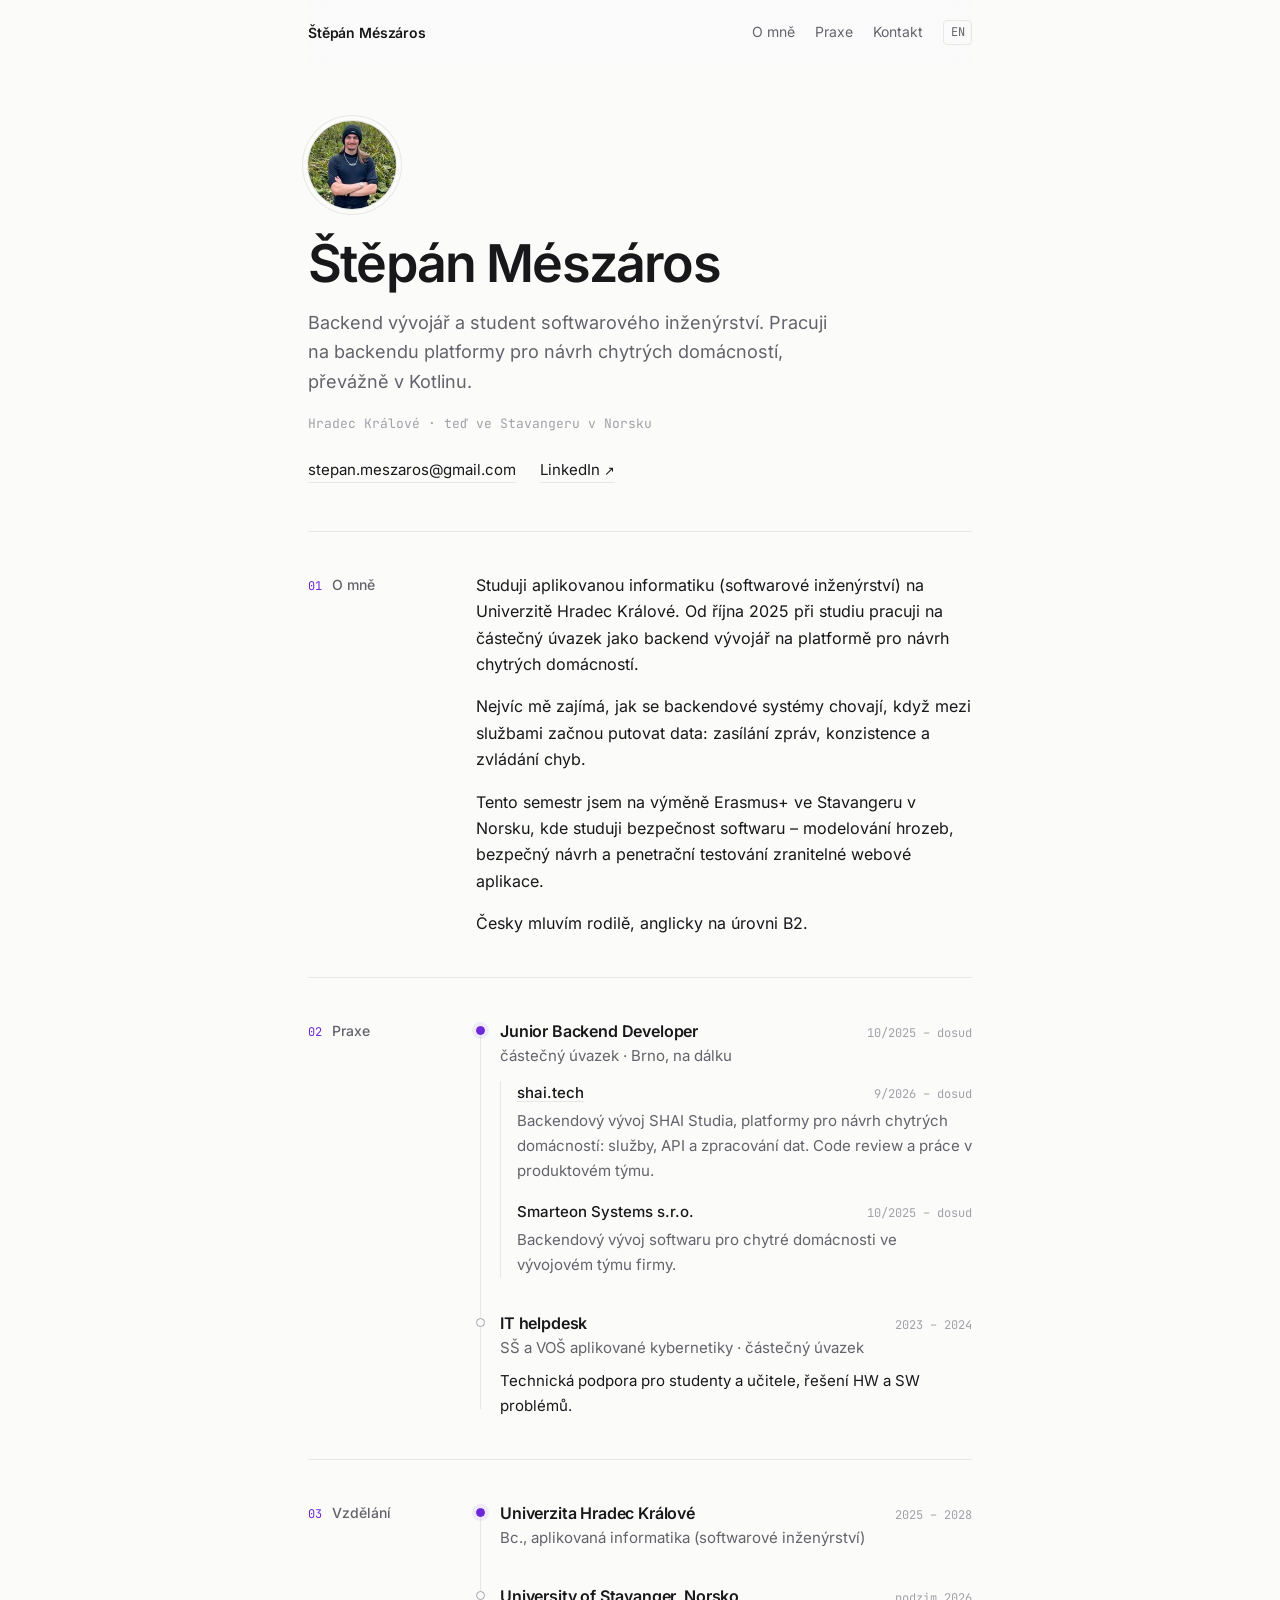
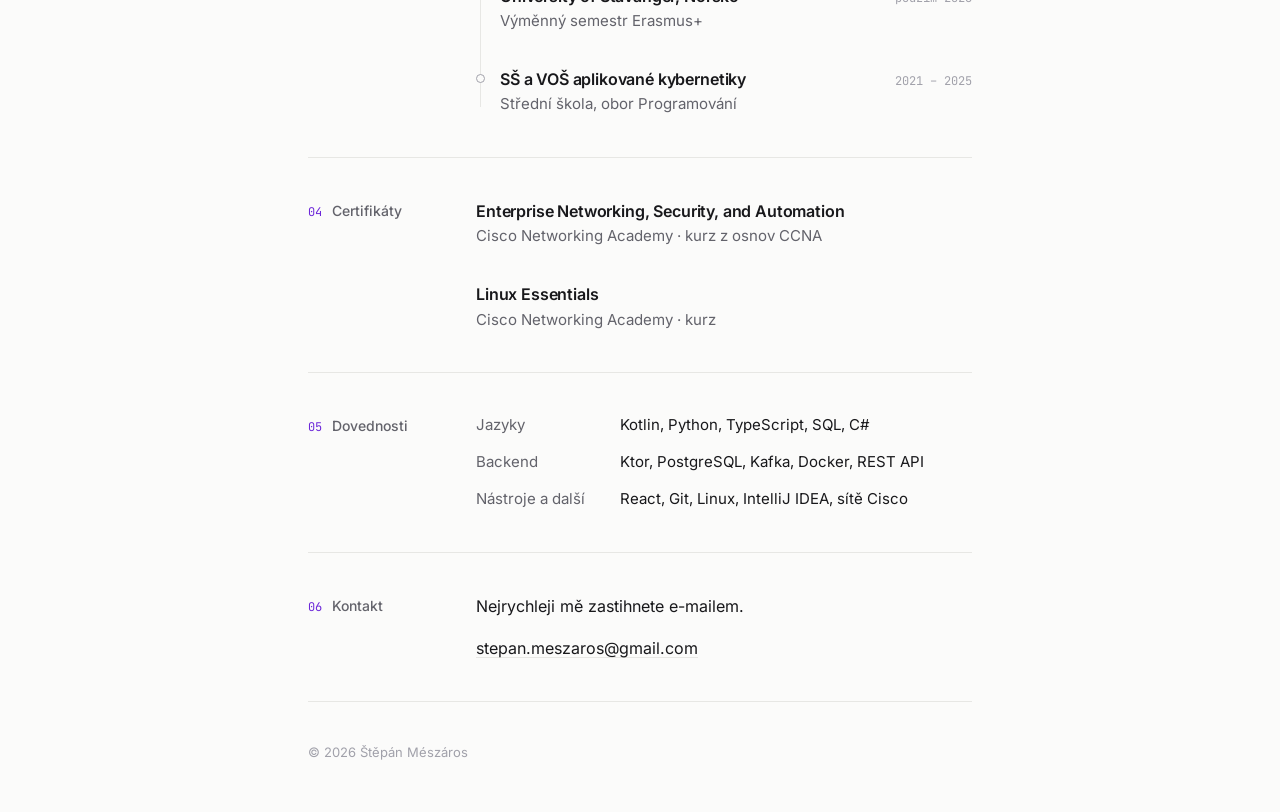
==== cs/index.html @ 12271309 "Personal website" ====
<!DOCTYPE html>
<html lang="cs">

<head>
    <meta charset="UTF-8">
    <meta name="viewport" content="width=device-width, initial-scale=1.0">
    <title>Štěpán Mészáros</title>
    <link rel="icon" href="data:image/svg+xml,%3Csvg xmlns=%27http://www.w3.org/2000/svg%27 viewBox=%270 0 64 64%27%3E%3Crect width=%2764%27 height=%2764%27 rx=%2716%27 fill=%27%236d28d9%27/%3E%3Ctext x=%2732%27 y=%2744%27 font-family=%27Inter,Arial,sans-serif%27 font-size=%2732%27 font-weight=%27600%27 fill=%27white%27 text-anchor=%27middle%27%3ESM%3C/text%3E%3C/svg%3E">
    <meta name="description" content="Štěpán Mészáros – backend vývojář (Kotlin) a student softwarového inženýrství.">
    <meta property="og:type" content="website">
    <meta property="og:site_name" content="Štěpán Mészáros">
    <meta property="og:title" content="Štěpán Mészáros – Backend Developer">
    <meta property="og:description" content="Backend vývojář (Kotlin) a student softwarového inženýrství z Hradce Králové.">
    <meta property="og:locale" content="cs_CZ">
    <meta property="og:locale:alternate" content="en_US">
    <meta property="og:url" content="https://tang3n.github.io/portfolio/cs/">
    <meta property="og:image" content="https://tang3n.github.io/portfolio/images/og.png">
    <meta property="og:image:width" content="1200">
    <meta property="og:image:height" content="630">
    <meta property="og:image:alt" content="Štěpán Mészáros – Backend developer">
    <meta name="twitter:card" content="summary_large_image">
    <link rel="alternate" hreflang="en" href="../">
    <link rel="alternate" hreflang="cs" href="./">
    <link rel="preload" href="../fonts/inter-latin-wght-normal.woff2" as="font" type="font/woff2" crossorigin>
    <link rel="stylesheet" href="../styles.css">
</head>

<body>
    <div class="wrap">

        <header class="site-header">
            <a class="home" href="#top">Štěpán Mészáros</a>
            <nav class="site-nav" aria-label="Hlavní navigace">
                <a class="section-link" href="#about">O mně</a>
                <a class="section-link" href="#experience">Praxe</a>
                <a class="section-link" href="#contact">Kontakt</a>
                <a class="lang" href="../" hreflang="en" lang="en">EN</a>
            </nav>
        </header>

        <main id="top">

            <section class="intro">
                <img class="portrait" src="../images/portrait.webp" width="88" height="88" alt="Portrét Štěpána Mészárose">
                <h1>Štěpán Mészáros</h1>
                <p class="lede">Backend vývojář a student softwarového inženýrství. Pracuji na backendu
                    platformy pro návrh chytrých domácností, převážně v Kotlinu.</p>
                <p class="meta">Hradec Králové · teď ve Stavangeru v Norsku</p>
                <div class="links">
                    <a href="mailto:stepan.meszaros@gmail.com">stepan.meszaros@gmail.com</a>
                    <a href="https://www.linkedin.com/in/%C5%A1t%C4%9Bp%C3%A1n-m%C3%A9sz%C3%A1ros-2b60b124b/"
                        target="_blank" rel="noopener">LinkedIn <span class="ext" aria-hidden="true">↗</span></a>
                </div>
            </section>

            <section class="section" id="about">
                <h2>O mně</h2>
                <div>
                    <p>Studuji aplikovanou informatiku (softwarové inženýrství) na Univerzitě Hradec Králové.
                        Od října 2025 při studiu pracuji na částečný úvazek jako backend vývojář na platformě
                        pro návrh chytrých domácností.</p>
                    <p>Nejvíc mě zajímá, jak se backendové systémy chovají, když mezi službami začnou putovat
                        data: zasílání zpráv, konzistence a zvládání chyb.</p>
                    <p>Tento semestr jsem na výměně Erasmus+ ve Stavangeru v Norsku, kde studuji bezpečnost
                        softwaru – modelování hrozeb, bezpečný návrh a penetrační testování zranitelné webové
                        aplikace.</p>
                    <p>Česky mluvím rodilě, anglicky na úrovni B2.</p>
                </div>
            </section>


            <section class="section" id="experience">
                <h2>Praxe</h2>
                <div class="entries timeline">
                    <article class="entry">
                        <header>
                            <h3>Junior Backend Developer</h3>
                            <span class="when">10/2025 – dosud</span>
                        </header>
                        <p class="where">částečný úvazek · Brno, na dálku</p>
                        <ul class="roles">
                            <li>
                                <header>
                                    <h4><a href="https://shai.tech" target="_blank" rel="noopener">shai.tech</a></h4>
                                    <span class="when">9/2026 – dosud</span>
                                </header>
                                <p class="what">Backendový vývoj SHAI Studia, platformy pro návrh chytrých
                                    domácností: služby, API a zpracování dat. Code review a práce v produktovém
                                    týmu.</p>
                            </li>
                            <li>
                                <header>
                                    <h4>Smarteon Systems s.r.o.</h4>
                                    <span class="when">10/2025 – dosud</span>
                                </header>
                                <p class="what">Backendový vývoj softwaru pro chytré domácnosti ve vývojovém týmu
                                    firmy.</p>
                            </li>
                        </ul>
                    </article>
                    <article class="entry">
                        <header>
                            <h3>IT helpdesk</h3>
                            <span class="when">2023 – 2024</span>
                        </header>
                        <p class="where">SŠ a VOŠ aplikované kybernetiky · částečný úvazek</p>
                        <p class="what">Technická podpora pro studenty a učitele, řešení HW a SW problémů.</p>
                    </article>
                </div>
            </section>

            <section class="section" id="education">
                <h2>Vzdělání</h2>
                <div class="entries timeline">
                    <article class="entry">
                        <header>
                            <h3>Univerzita Hradec Králové</h3>
                            <span class="when">2025 – 2028</span>
                        </header>
                        <p class="where">Bc., aplikovaná informatika (softwarové inženýrství)</p>
                    </article>
                    <article class="entry">
                        <header>
                            <h3>University of Stavanger, Norsko</h3>
                            <span class="when">podzim 2026</span>
                        </header>
                        <p class="where">Výměnný semestr Erasmus+</p>
                    </article>
                    <article class="entry">
                        <header>
                            <h3>SŠ a VOŠ aplikované kybernetiky</h3>
                            <span class="when">2021 – 2025</span>
                        </header>
                        <p class="where">Střední škola, obor Programování</p>
                    </article>
                </div>
            </section>

            <section class="section" id="certifications">
                <h2>Certifikáty</h2>
                <div class="entries">
                    <article class="entry">
                        <header>
                            <h3>Enterprise Networking, Security, and Automation</h3>
                        </header>
                        <p class="where">Cisco Networking Academy · kurz z osnov CCNA</p>
                    </article>
                    <article class="entry">
                        <header>
                            <h3>Linux Essentials</h3>
                        </header>
                        <p class="where">Cisco Networking Academy · kurz</p>
                    </article>
                </div>
            </section>

            <section class="section" id="skills">
                <h2>Dovednosti</h2>
                <dl class="skills">
                    <dt>Jazyky</dt>
                    <dd>Kotlin, Python, TypeScript, SQL, C#</dd>
                    <dt>Backend</dt>
                    <dd>Ktor, PostgreSQL, Kafka, Docker, REST API</dd>
                    <dt>Nástroje a další</dt>
                    <dd>React, Git, Linux, IntelliJ IDEA, sítě Cisco</dd>
                </dl>
            </section>

            <section class="section" id="contact">
                <h2>Kontakt</h2>
                <div>
                    <p>Nejrychleji mě zastihnete e-mailem.</p>
                    <p><a href="mailto:stepan.meszaros@gmail.com">stepan.meszaros@gmail.com</a></p>
                </div>
            </section>

        </main>

        <footer class="site-footer">
            <span>© 2026 Štěpán Mészáros</span>
        </footer>

    </div>
</body>

</html>
---- styles.css ----
/* Fonts (self-hosted, SIL OFL 1.1 – licences in /fonts) ---------------- */
@font-face {
    font-family: "Inter";
    font-style: normal;
    font-weight: 100 900;
    font-display: swap;
    src: url("fonts/inter-latin-wght-normal.woff2") format("woff2");
    unicode-range: U+0000-00FF, U+0131, U+0152-0153, U+02BB-02BC, U+02C6, U+02DA, U+02DC, U+0304, U+0308, U+0329, U+2000-206F, U+20AC, U+2122, U+2191, U+2193, U+2212, U+2215, U+FEFF, U+FFFD;
}

@font-face {
    font-family: "Inter";
    font-style: normal;
    font-weight: 100 900;
    font-display: swap;
    src: url("fonts/inter-latin-ext-wght-normal.woff2") format("woff2");
    unicode-range: U+0100-02BA, U+02BD-02C5, U+02C7-02CC, U+02CE-02D7, U+02DD-02FF, U+0304, U+0308, U+0329, U+1D00-1DBF, U+1E00-1E9F, U+1EF2-1EFF, U+2020, U+20A0-20AB, U+20AD-20C0, U+2113, U+2C60-2C7F, U+A720-A7FF;
}

@font-face {
    font-family: "JetBrains Mono";
    font-style: normal;
    font-weight: 400;
    font-display: swap;
    src: url("fonts/jetbrains-mono-latin-400-normal.woff2") format("woff2");
    unicode-range: U+0000-00FF, U+0131, U+0152-0153, U+02BB-02BC, U+02C6, U+02DA, U+02DC, U+0304, U+0308, U+0329, U+2000-206F, U+20AC, U+2122, U+2191, U+2193, U+2212, U+2215, U+FEFF, U+FFFD;
}

@font-face {
    font-family: "JetBrains Mono";
    font-style: normal;
    font-weight: 400;
    font-display: swap;
    src: url("fonts/jetbrains-mono-latin-ext-400-normal.woff2") format("woff2");
    unicode-range: U+0100-02BA, U+02BD-02C5, U+02C7-02CC, U+02CE-02D7, U+02DD-02FF, U+0304, U+0308, U+0329, U+1D00-1DBF, U+1E00-1E9F, U+1EF2-1EFF, U+2020, U+20A0-20AB, U+20AD-20C0, U+2113, U+2C60-2C7F, U+A720-A7FF;
}

/* Tokens ---------------------------------------------------------------- */
:root {
    --bg: #fbfbfa;
    --bg-blur: rgb(251 251 250 / 0.8);
    --text: #18181b;
    --muted: #63636b;
    --faint: #a1a1aa;
    --rule: #e7e7e4;
    --accent: #6d28d9;
    --accent-soft: rgb(109 40 217 / 0.08);

    --font-sans: "Inter", system-ui, -apple-system, "Segoe UI", sans-serif;
    --font-mono: "JetBrains Mono", ui-monospace, "SFMono-Regular", monospace;

    --measure: 44rem;
    --gutter: 1.25rem;
    --ease: cubic-bezier(0.2, 0.7, 0.2, 1);

    color-scheme: light;
}

@media (prefers-color-scheme: dark) {
    :root {
        --bg: #111113;
        --bg-blur: rgb(17 17 19 / 0.8);
        --text: #ececee;
        --muted: #a0a0a8;
        --faint: #6b6b74;
        --rule: #26262b;
        --accent: #b49cfc;
        --accent-soft: rgb(180 156 252 / 0.1);

        color-scheme: dark;
    }
}

/* Base ------------------------------------------------------------------ */
*,
*::before,
*::after {
    box-sizing: border-box;
}

* {
    margin: 0;
}

html {
    -webkit-text-size-adjust: 100%;
    scroll-behavior: smooth;
    scroll-padding-top: 5rem;
}

body {
    background: var(--bg);
    color: var(--text);
    font-family: var(--font-sans);
    font-size: 1rem;
    line-height: 1.65;
    font-feature-settings: "ss01", "cv11";
    -webkit-font-smoothing: antialiased;
    counter-reset: section;
}

img {
    display: block;
    max-width: 100%;
}

ul {
    list-style: none;
    padding: 0;
}

/* Links: a thin underline that fills in with the accent colour on hover */
a {
    color: inherit;
    text-decoration: none;
    background-image: linear-gradient(var(--accent), var(--accent)), linear-gradient(var(--rule), var(--rule));
    background-size: 0% 1px, 100% 1px;
    background-position: 0 100%, 0 100%;
    background-repeat: no-repeat;
    transition: background-size 0.35s var(--ease), color 0.2s;
}

a:hover {
    color: var(--accent);
    background-size: 100% 1px, 100% 1px;
}

.ext {
    display: inline-block;
    font-size: 0.85em;
    transition: transform 0.2s var(--ease);
}

a:hover .ext {
    transform: translate(2px, -2px);
}

:focus-visible {
    outline: 2px solid var(--accent);
    outline-offset: 3px;
    border-radius: 2px;
}

::selection {
    background: var(--accent);
    color: var(--bg);
}

/* Layout ---------------------------------------------------------------- */
.wrap {
    max-width: var(--measure);
    margin-inline: auto;
    padding-inline: var(--gutter);
}

.site-header {
    position: sticky;
    top: 0;
    z-index: 10;
    display: flex;
    justify-content: space-between;
    align-items: center;
    padding-block: 1.25rem;
    font-size: 0.875rem;
    background: var(--bg-blur);
    backdrop-filter: blur(12px);
    -webkit-backdrop-filter: blur(12px);
}

.site-header a {
    background-image: none;
}

.site-header .home {
    font-weight: 600;
    letter-spacing: -0.01em;
}

.site-nav {
    display: flex;
    gap: 1.25rem;
    color: var(--muted);
}

.lang {
    font-family: var(--font-mono);
    font-size: 0.75rem;
    padding: 0.1rem 0.4rem;
    border: 1px solid var(--rule);
    border-radius: 4px;
}

.lang:hover {
    border-color: var(--accent);
}

@media (max-width: 40rem) {
    .site-nav .section-link {
        display: none;
    }
}

/* Intro ----------------------------------------------------------------- */
.intro {
    padding-block: 3.5rem 3rem;
}

.portrait {
    width: 5.5rem;
    height: 5.5rem;
    border-radius: 50%;
    object-fit: cover;
    margin-bottom: 1.75rem;
    box-shadow: 0 0 0 1px var(--rule), 0 0 0 5px var(--bg), 0 0 0 6px var(--rule);
}

.intro h1 {
    font-size: clamp(2.25rem, 7vw, 3.25rem);
    font-weight: 600;
    letter-spacing: -0.035em;
    line-height: 1.05;
}

.intro .lede {
    margin-top: 1rem;
    max-width: 34rem;
    font-size: 1.125rem;
    color: var(--muted);
}

.intro .meta {
    margin-top: 1rem;
    font-family: var(--font-mono);
    font-size: 0.8125rem;
    color: var(--faint);
}

.intro .links {
    display: flex;
    flex-wrap: wrap;
    gap: 0.5rem 1.5rem;
    margin-top: 1.5rem;
    font-size: 0.9375rem;
}

/* Sections -------------------------------------------------------------- */
.section {
    display: grid;
    grid-template-columns: 9rem 1fr;
    gap: 1.5rem;
    padding-block: 2.5rem;
    border-top: 1px solid var(--rule);
}

.section > h2 {
    counter-increment: section;
    font-size: 0.875rem;
    font-weight: 500;
    color: var(--muted);
    line-height: 1.9;
}

.section > h2::before {
    content: counter(section, decimal-leading-zero);
    margin-right: 0.6rem;
    font-family: var(--font-mono);
    font-size: 0.75rem;
    color: var(--accent);
}

.section p + p {
    margin-top: 1rem;
}

@media (max-width: 40rem) {
    .section {
        grid-template-columns: 1fr;
        gap: 1rem;
    }
}

/* Entries (experience, education, certifications) ----------------------- */
.entries {
    display: grid;
    gap: 2rem;
}

.entry header {
    display: flex;
    flex-wrap: wrap;
    justify-content: space-between;
    align-items: baseline;
    gap: 0 1rem;
}

.entry h3 {
    font-size: 1rem;
    font-weight: 600;
    letter-spacing: -0.01em;
}

.entry .when {
    font-family: var(--font-mono);
    font-size: 0.75rem;
    color: var(--faint);
    white-space: nowrap;
}

.entry .where {
    color: var(--muted);
    font-size: 0.9375rem;
}

.entry .what {
    margin-top: 0.5rem;
    font-size: 0.9375rem;
}

/* Timeline: a hairline on the left with a dot per entry */
.timeline {
    position: relative;
    padding-left: 1.5rem;
}

.timeline::before {
    content: "";
    position: absolute;
    top: 0.6rem;
    bottom: 0.6rem;
    left: 0.25rem;
    width: 1px;
    background: var(--rule);
}

.timeline .entry {
    position: relative;
}

.timeline .entry::before {
    content: "";
    position: absolute;
    top: 0.5rem;
    left: -1.5rem;
    width: 0.5625rem;
    height: 0.5625rem;
    border-radius: 50%;
    background: var(--bg);
    border: 1px solid var(--faint);
    transition: border-color 0.2s, background 0.2s;
}

.timeline .entry:first-child::before {
    background: var(--accent);
    border-color: var(--accent);
    box-shadow: 0 0 0 4px var(--accent-soft);
}

.timeline .entry:hover::before {
    border-color: var(--accent);
}

/* Roles: several affiliations grouped under one position ---------------- */
.roles {
    display: grid;
    gap: 1rem;
    margin-top: 0.75rem;
    padding-left: 1rem;
    border-left: 1px solid var(--rule);
}

.roles header {
    display: flex;
    flex-wrap: wrap;
    justify-content: space-between;
    align-items: baseline;
    gap: 0 1rem;
}

.roles h4 {
    font-size: 0.9375rem;
    font-weight: 500;
}

.roles .what {
    margin-top: 0.25rem;
    color: var(--muted);
}

/* Skills ---------------------------------------------------------------- */
.skills {
    display: grid;
    grid-template-columns: 8rem 1fr;
    gap: 0.75rem 1rem;
    font-size: 0.9375rem;
}

.skills dt {
    color: var(--muted);
}

@media (max-width: 40rem) {
    .skills {
        grid-template-columns: 1fr;
        gap: 0.125rem;
    }

    .skills dd + dt {
        margin-top: 0.75rem;
    }
}

/* Footer ---------------------------------------------------------------- */
.site-footer {
    display: flex;
    flex-wrap: wrap;
    justify-content: space-between;
    gap: 0.5rem 1rem;
    padding-block: 2.5rem 3rem;
    border-top: 1px solid var(--rule);
    font-size: 0.8125rem;
    color: var(--faint);
}

/* Entrance: content rises in gently, one block after another */
@keyframes rise {
    from {
        opacity: 0;
        transform: translateY(8px);
    }

    to {
        opacity: 1;
        transform: none;
    }
}

.intro > *,
.section {
    animation: rise 0.6s var(--ease) both;
}

.intro > :nth-child(2) { animation-delay: 0.05s; }
.intro > :nth-child(3) { animation-delay: 0.1s; }
.intro > :nth-child(4) { animation-delay: 0.15s; }
.intro > :nth-child(5) { animation-delay: 0.2s; }
.intro > :nth-child(6) { animation-delay: 0.25s; }
.section { animation-delay: 0.3s; }

@media (prefers-reduced-motion: reduce) {
    html {
        scroll-behavior: auto;
    }

    *,
    *::before,
    *::after {
        animation: none !important;
        transition: none !important;
    }
}

/* Print: the page doubles as a one-page CV via Ctrl+P ------------------- */
@media print {
    @page {
        size: A4;
        margin: 14mm 16mm;
    }

    :root {
        --bg: #fff;
        --text: #000;
        --muted: #444;
        --faint: #666;
        --rule: #ccc;
        --accent: #000;
        color-scheme: light;
    }

    html {
        font-size: 9.5pt;
    }

    body {
        line-height: 1.45;
    }

    .wrap {
        max-width: none;
        padding: 0;
    }

    .site-header,
    .site-footer,
    #contact {
        display: none;
    }

    .intro,
    .intro > *,
    .section {
        animation: none !important;
    }

    .intro {
        padding-block: 0 1.25rem;
        display: grid;
        grid-template-columns: auto 1fr;
        column-gap: 1.25rem;
        align-items: center;
    }

    .portrait {
        grid-row: span 4;
        width: 4.5rem;
        height: 4.5rem;
        margin: 0;
        box-shadow: none;
    }

    .intro h1 {
        font-size: 2rem;
    }

    .intro .lede {
        margin-top: 0.25rem;
        font-size: 1rem;
        max-width: none;
    }

    .intro .meta,
    .intro .links {
        margin-top: 0.25rem;
    }

    .ext {
        display: none;
    }

    a {
        background-image: none;
    }

    .section {
        grid-template-columns: 7.5rem 1fr;
        gap: 1rem;
        padding-block: 0.9rem;
        break-inside: avoid;
    }

    .section > h2::before {
        content: none;
    }

    .entries {
        gap: 0.7rem;
    }

    .entry {
        break-inside: avoid;
    }

    .timeline .entry::before {
        box-shadow: none;
    }
}
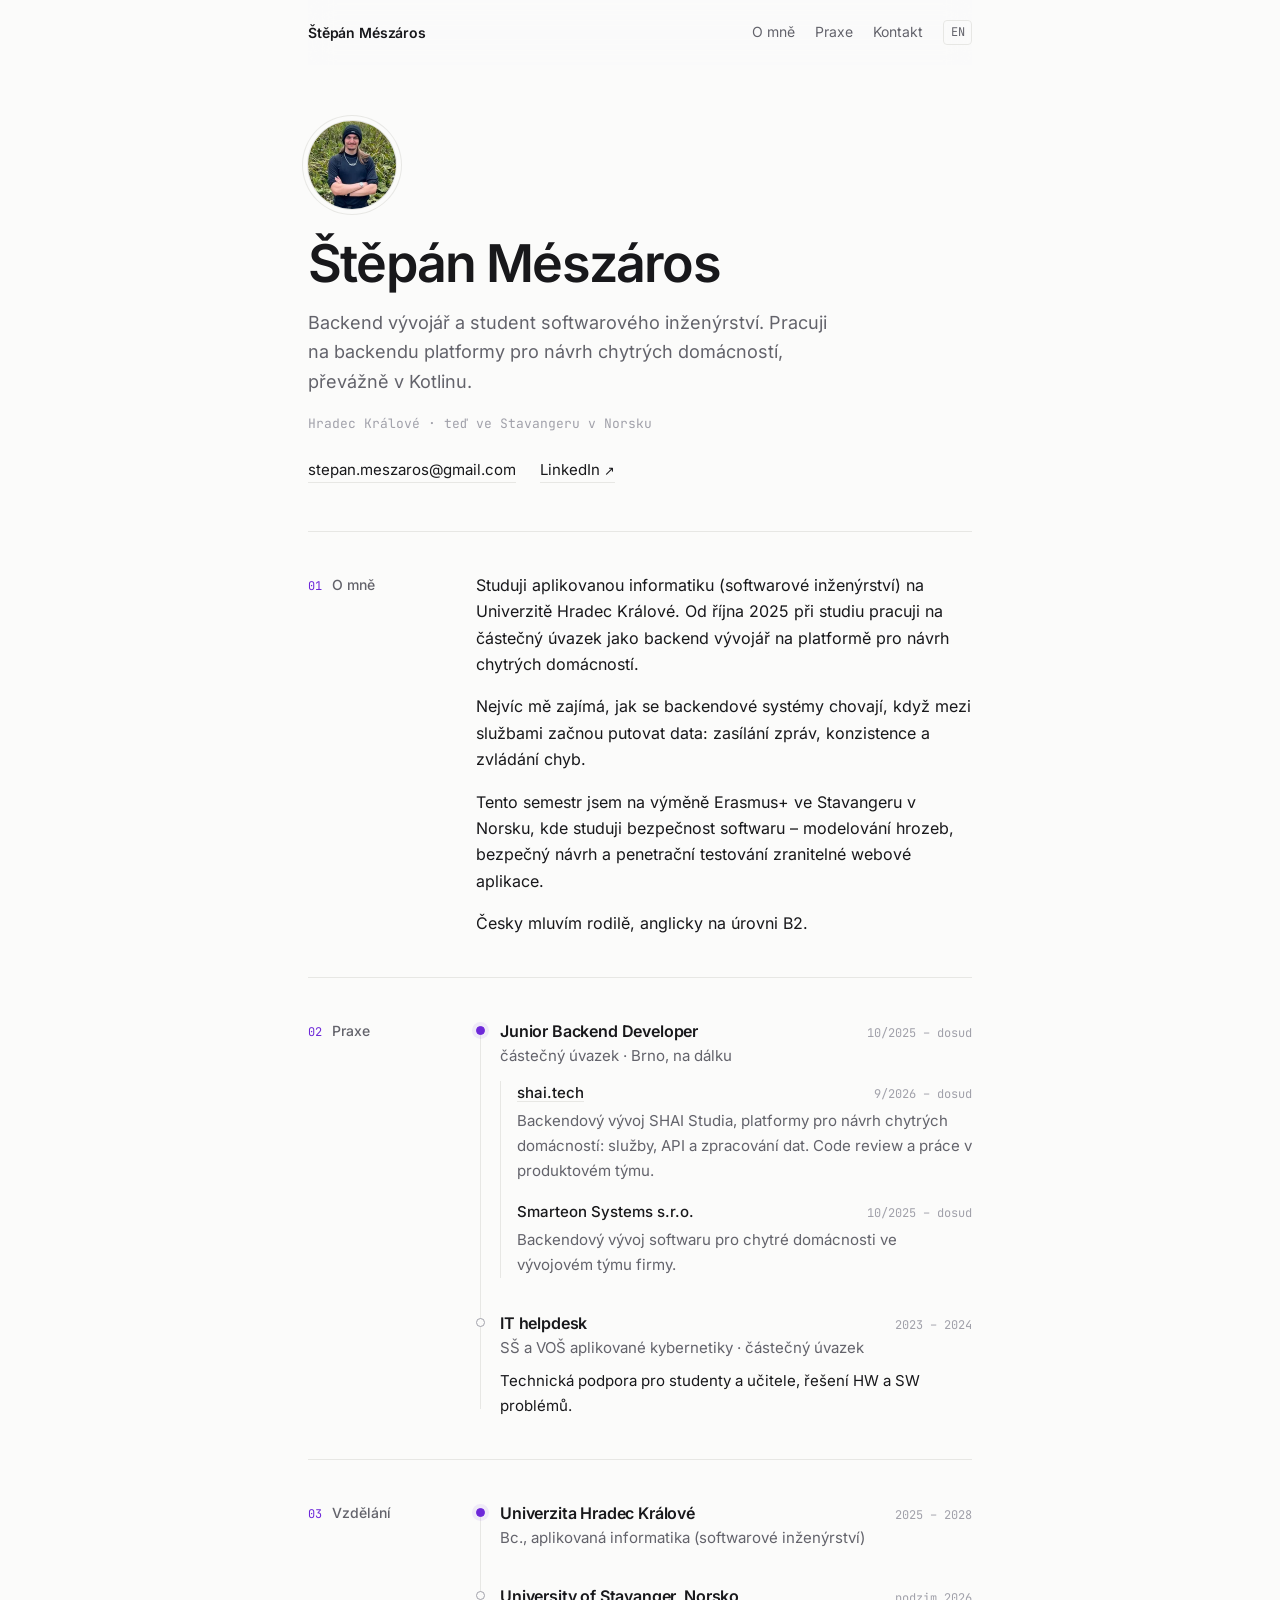
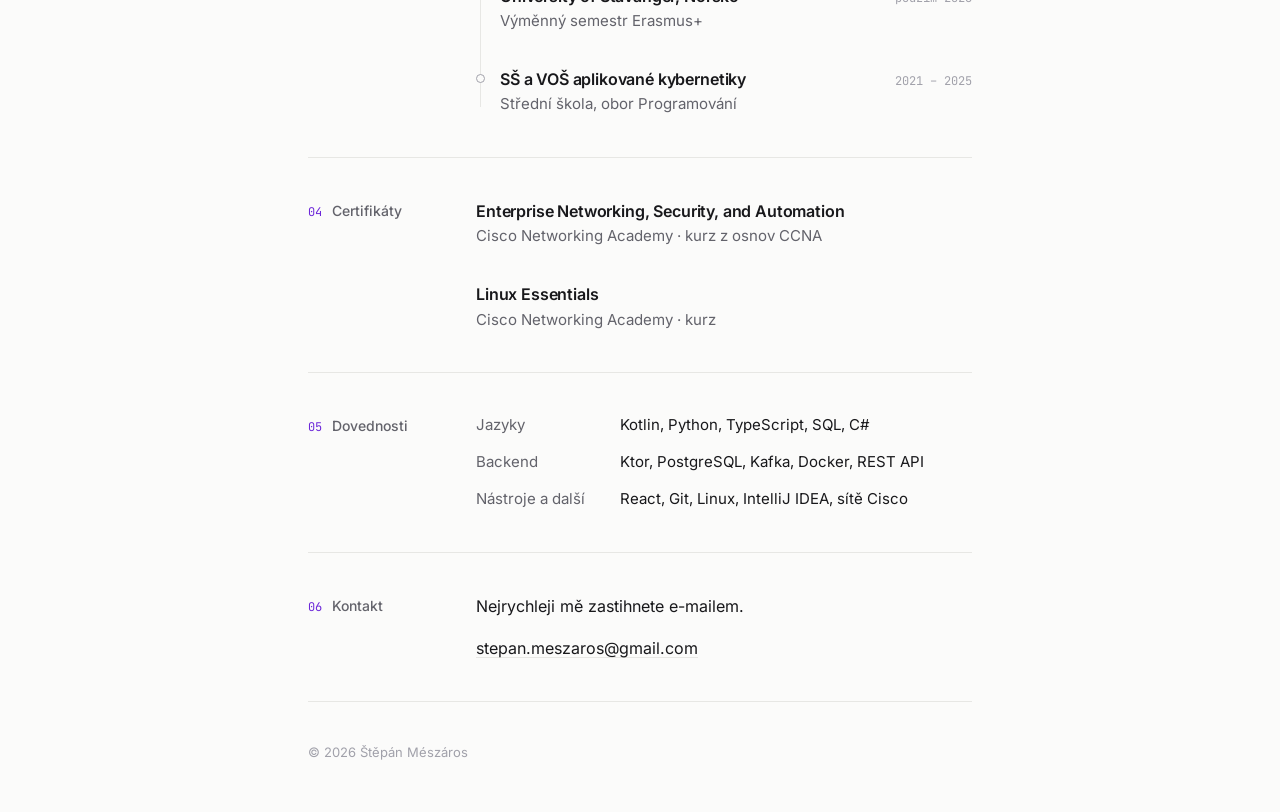
==== commit bd5ad7f9: "Improve SEO: canonical, hreflang, structured data, sitemap" ====
--- a/cs/index.html
+++ b/cs/index.html
@@ -4,7 +4,7 @@
 <head>
     <meta charset="UTF-8">
     <meta name="viewport" content="width=device-width, initial-scale=1.0">
-    <title>Štěpán Mészáros</title>
+    <title>Štěpán Mészáros – Backend vývojář</title>
     <link rel="icon" href="data:image/svg+xml,%3Csvg xmlns=%27http://www.w3.org/2000/svg%27 viewBox=%270 0 64 64%27%3E%3Crect width=%2764%27 height=%2764%27 rx=%2716%27 fill=%27%236d28d9%27/%3E%3Ctext x=%2732%27 y=%2744%27 font-family=%27Inter,Arial,sans-serif%27 font-size=%2732%27 font-weight=%27600%27 fill=%27white%27 text-anchor=%27middle%27%3ESM%3C/text%3E%3C/svg%3E">
     <meta name="description" content="Štěpán Mészáros – backend vývojář (Kotlin) a student softwarového inženýrství.">
     <meta property="og:type" content="website">
@@ -19,10 +19,64 @@
     <meta property="og:image:height" content="630">
     <meta property="og:image:alt" content="Štěpán Mészáros – Backend developer">
     <meta name="twitter:card" content="summary_large_image">
-    <link rel="alternate" hreflang="en" href="../">
-    <link rel="alternate" hreflang="cs" href="./">
+    <link rel="canonical" href="https://tang3n.github.io/portfolio/cs/">
+    <link rel="alternate" hreflang="en" href="https://tang3n.github.io/portfolio/">
+    <link rel="alternate" hreflang="cs" href="https://tang3n.github.io/portfolio/cs/">
+    <link rel="alternate" hreflang="x-default" href="https://tang3n.github.io/portfolio/">
     <link rel="preload" href="../fonts/inter-latin-wght-normal.woff2" as="font" type="font/woff2" crossorigin>
     <link rel="stylesheet" href="../styles.css">
+    <script type="application/ld+json">
+{
+        "@context": "https://schema.org",
+        "@type": "Person",
+        "name": "Štěpán Mészáros",
+        "alternateName": "Stepan Meszaros",
+        "url": "https://tang3n.github.io/portfolio/",
+        "image": "https://tang3n.github.io/portfolio/images/portrait.webp",
+        "jobTitle": "Backend Developer",
+        "worksFor": {
+            "@type": "Organization",
+            "name": "Smarteon Systems s.r.o."
+        },
+        "affiliation": [
+            {
+                "@type": "CollegeOrUniversity",
+                "name": "University of Hradec Králové"
+            },
+            {
+                "@type": "CollegeOrUniversity",
+                "name": "University of Stavanger"
+            }
+        ],
+        "alumniOf": {
+            "@type": "EducationalOrganization",
+            "name": "SŠ a VOŠ aplikované kybernetiky"
+        },
+        "homeLocation": {
+            "@type": "Place",
+            "name": "Hradec Králové, Czechia"
+        },
+        "knowsAbout": [
+            "Kotlin",
+            "Ktor",
+            "Python",
+            "TypeScript",
+            "PostgreSQL",
+            "Apache Kafka",
+            "Docker",
+            "Backend development",
+            "Software security"
+        ],
+        "knowsLanguage": [
+            "cs",
+            "en"
+        ],
+        "sameAs": [
+            "https://www.linkedin.com/in/%C5%A1t%C4%9Bp%C3%A1n-m%C3%A9sz%C3%A1ros-2b60b124b/",
+            "https://github.com/Tang3n"
+        ]
+    }
+    </script>
 </head>
 
 <body>
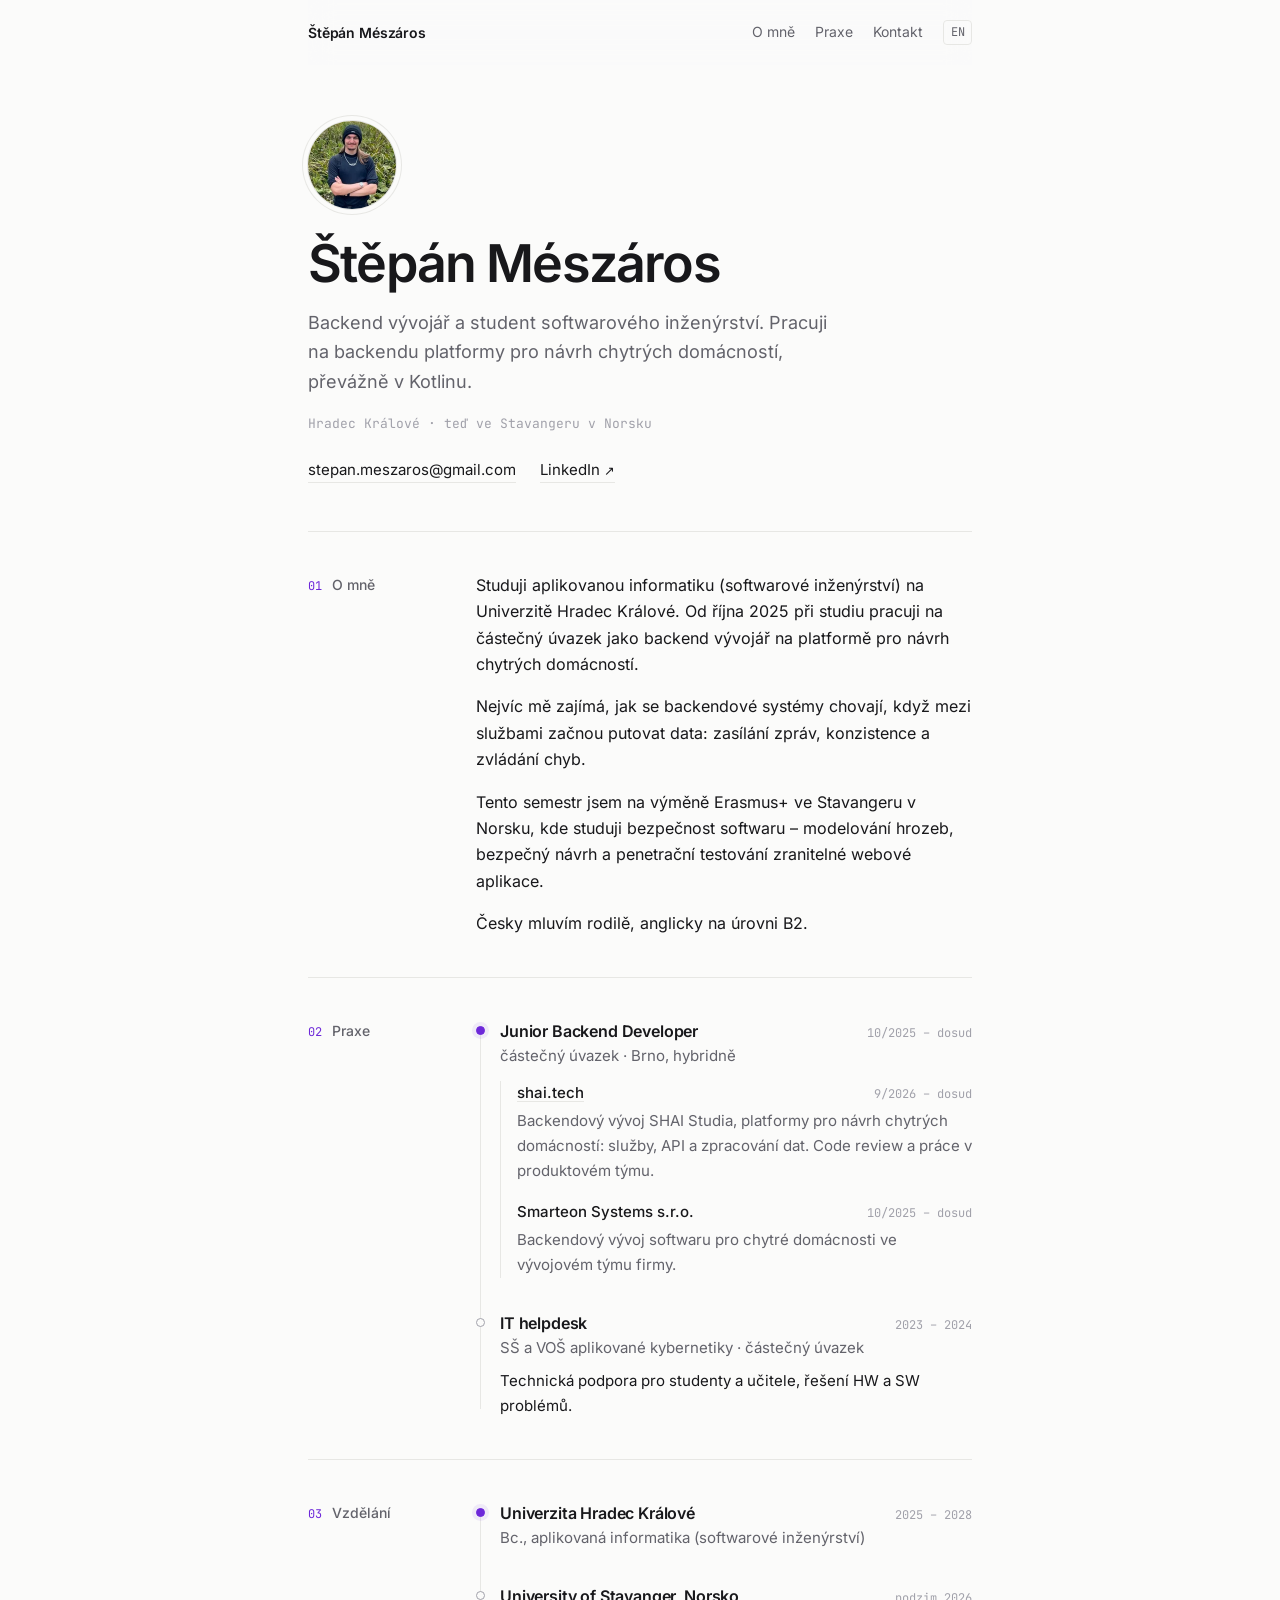
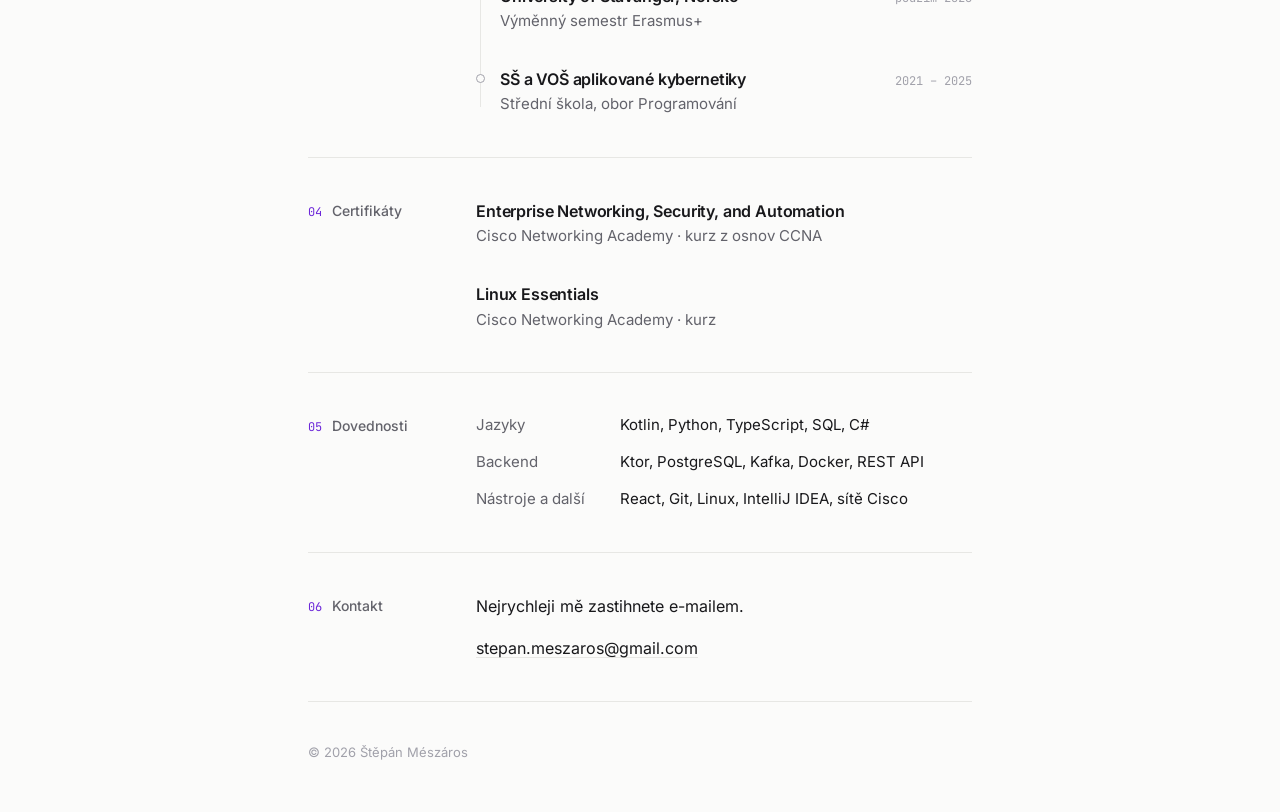
==== commit f845d8c1: "Work mode: hybrid" ====
--- a/cs/index.html
+++ b/cs/index.html
@@ -131,7 +131,7 @@
                             <h3>Junior Backend Developer</h3>
                             <span class="when">10/2025 – dosud</span>
                         </header>
-                        <p class="where">částečný úvazek · Brno, na dálku</p>
+                        <p class="where">částečný úvazek · Brno, hybridně</p>
                         <ul class="roles">
                             <li>
                                 <header>
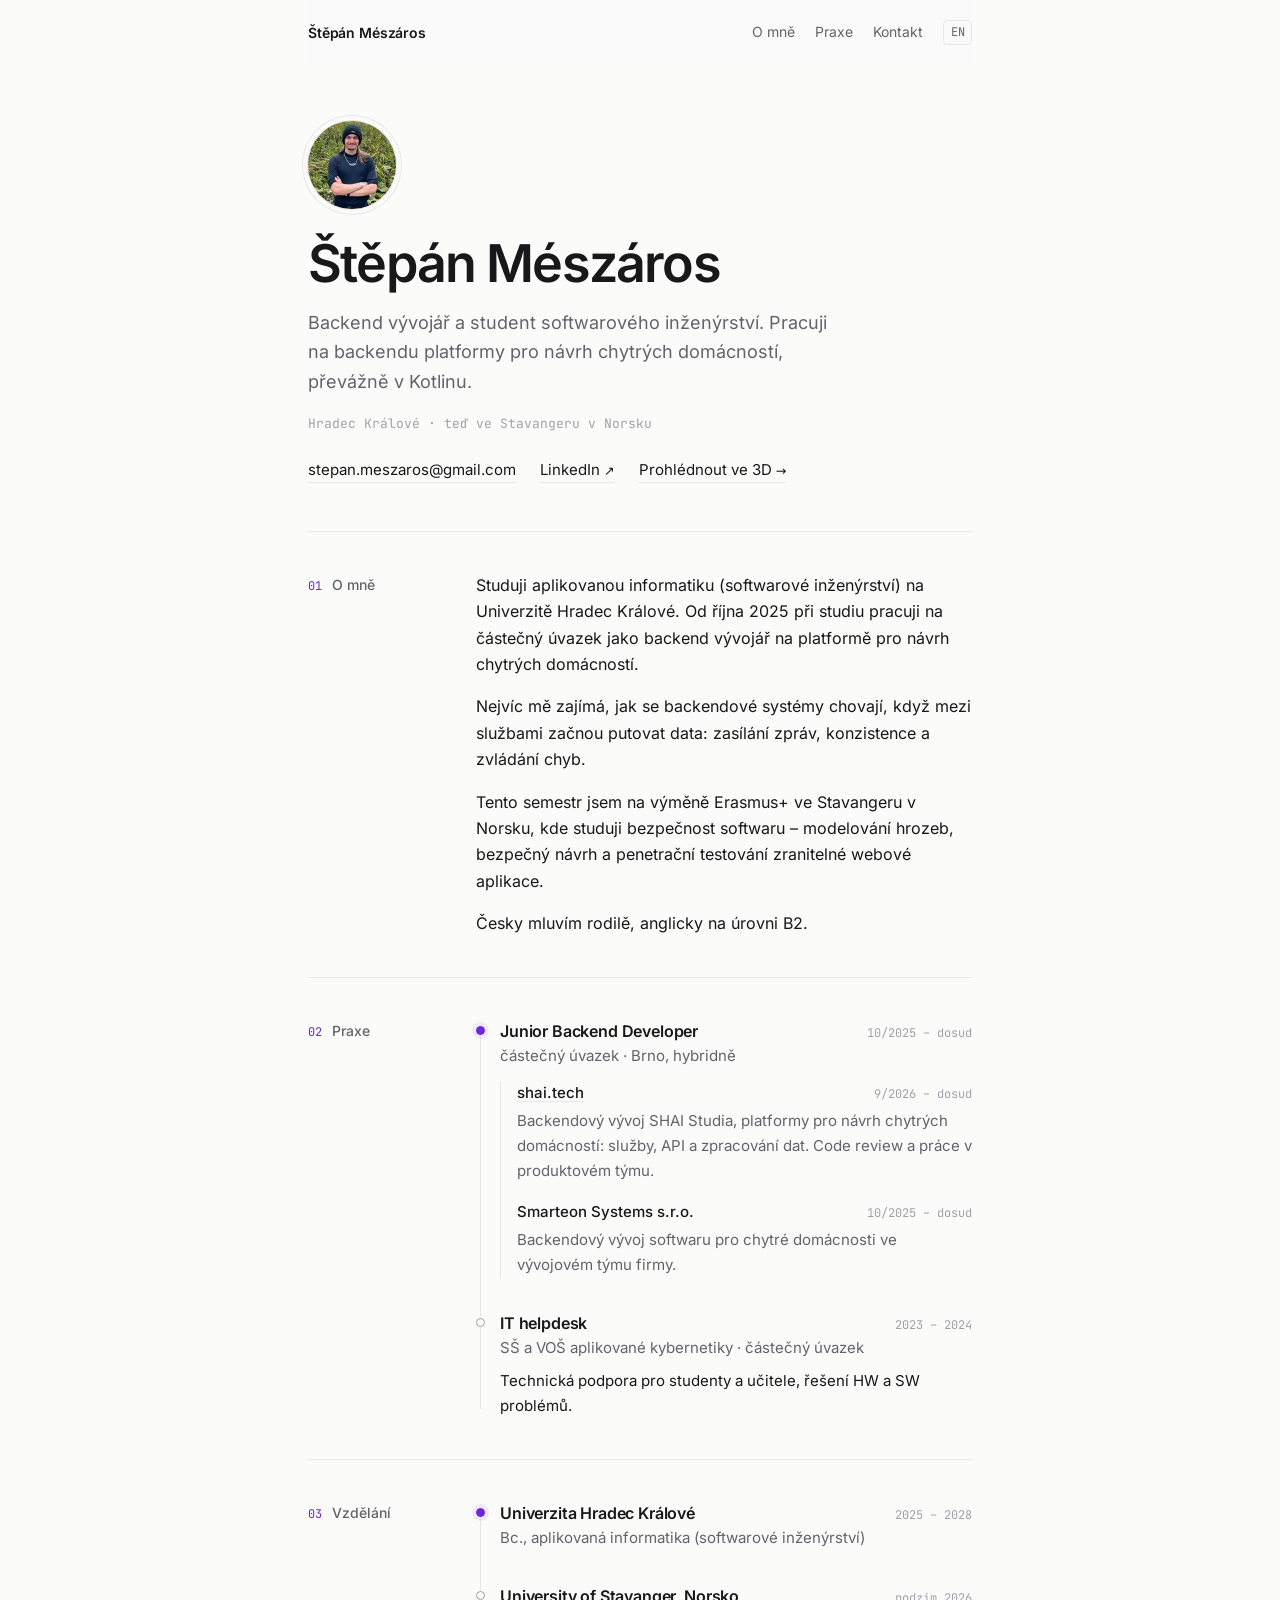
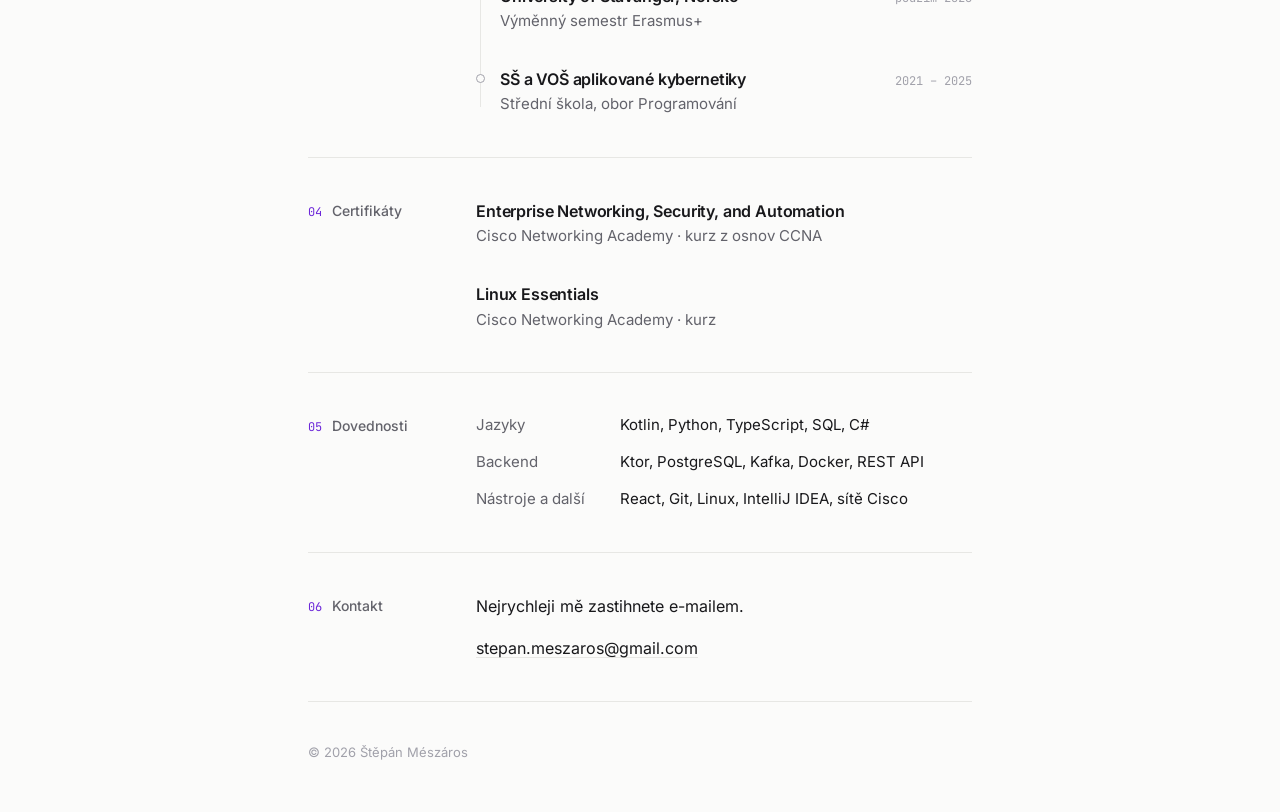
==== commit 2b857cc2: "Add interactive 3D version of the portfolio Sail a boat around a low-poly fjord; each island opens o" ====
--- a/cs/index.html
+++ b/cs/index.html
@@ -104,6 +104,7 @@
                     <a href="mailto:stepan.meszaros@gmail.com">stepan.meszaros@gmail.com</a>
                     <a href="https://www.linkedin.com/in/%C5%A1t%C4%9Bp%C3%A1n-m%C3%A9sz%C3%A1ros-2b60b124b/"
                         target="_blank" rel="noopener">LinkedIn <span class="ext" aria-hidden="true">↗</span></a>
+                    <a href="../world/?lang=cs">Prohlédnout ve 3D <span class="ext" aria-hidden="true">→</span></a>
                 </div>
             </section>
 
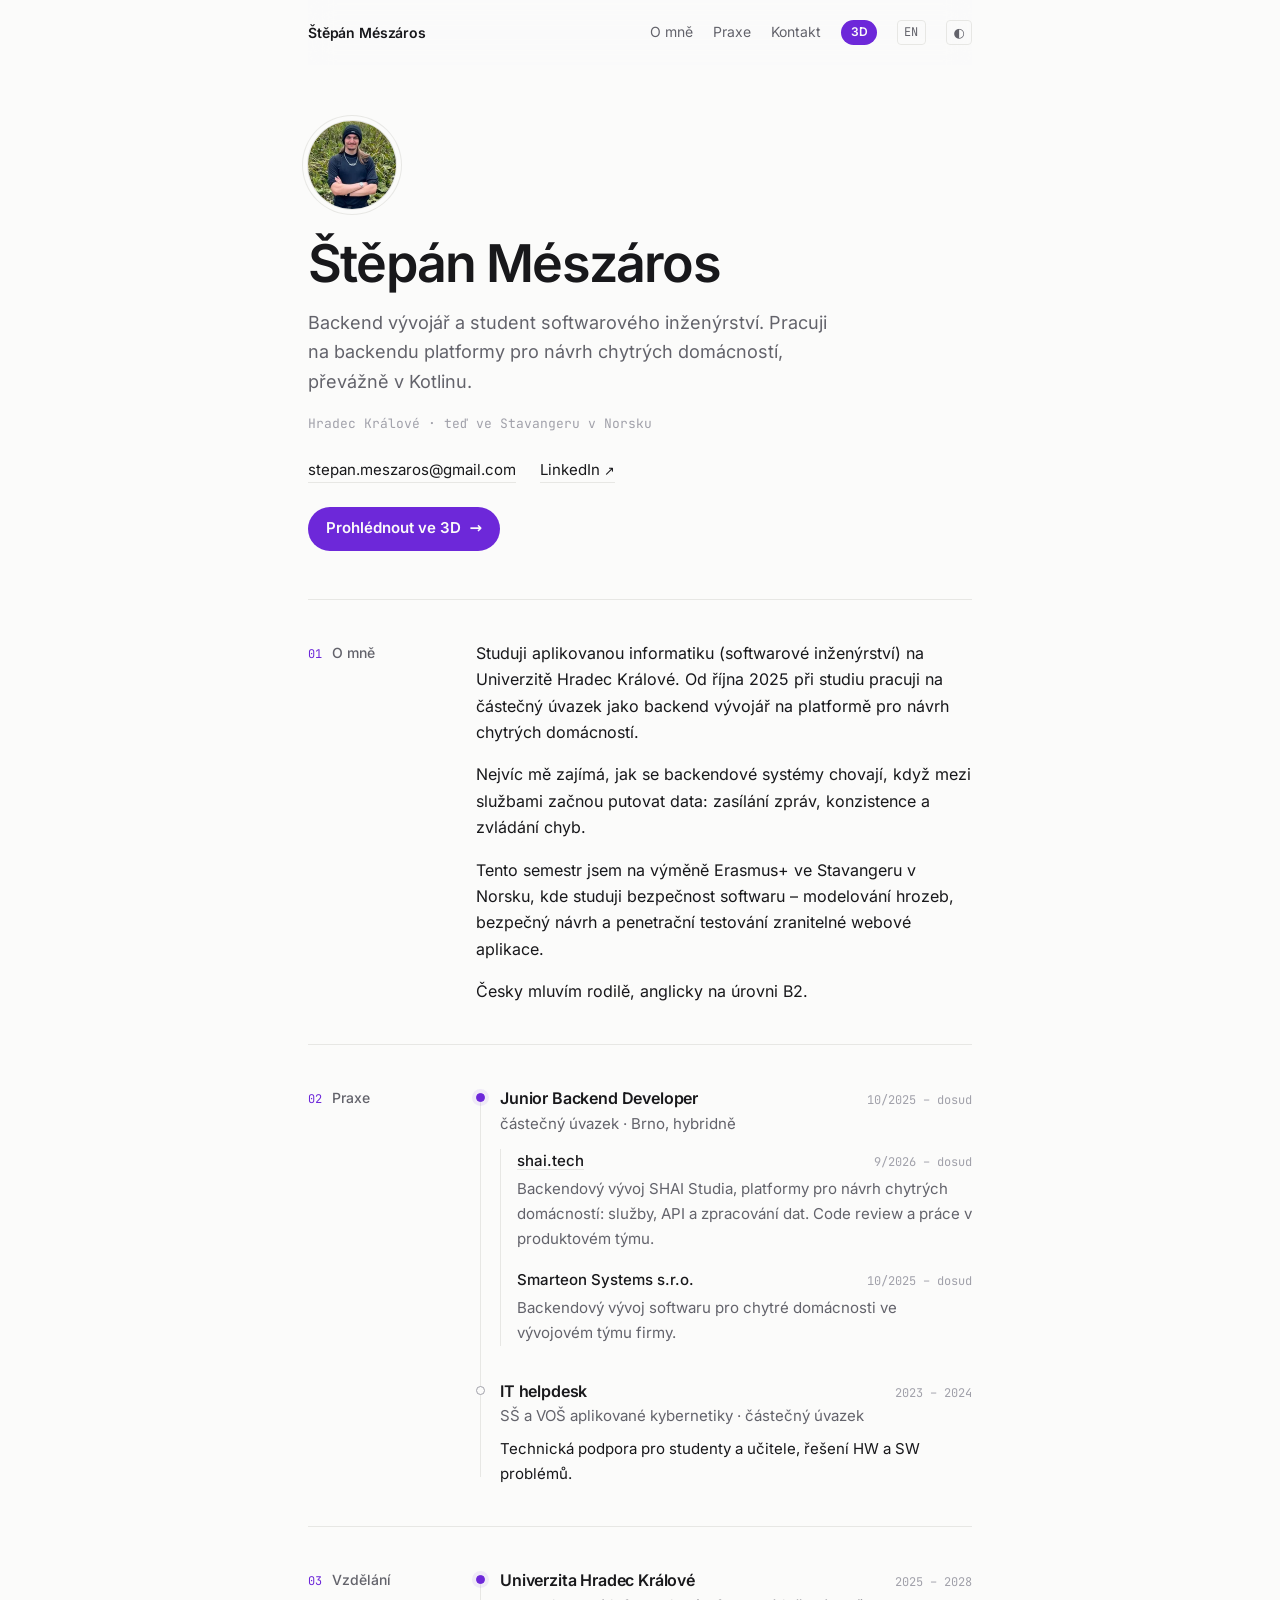
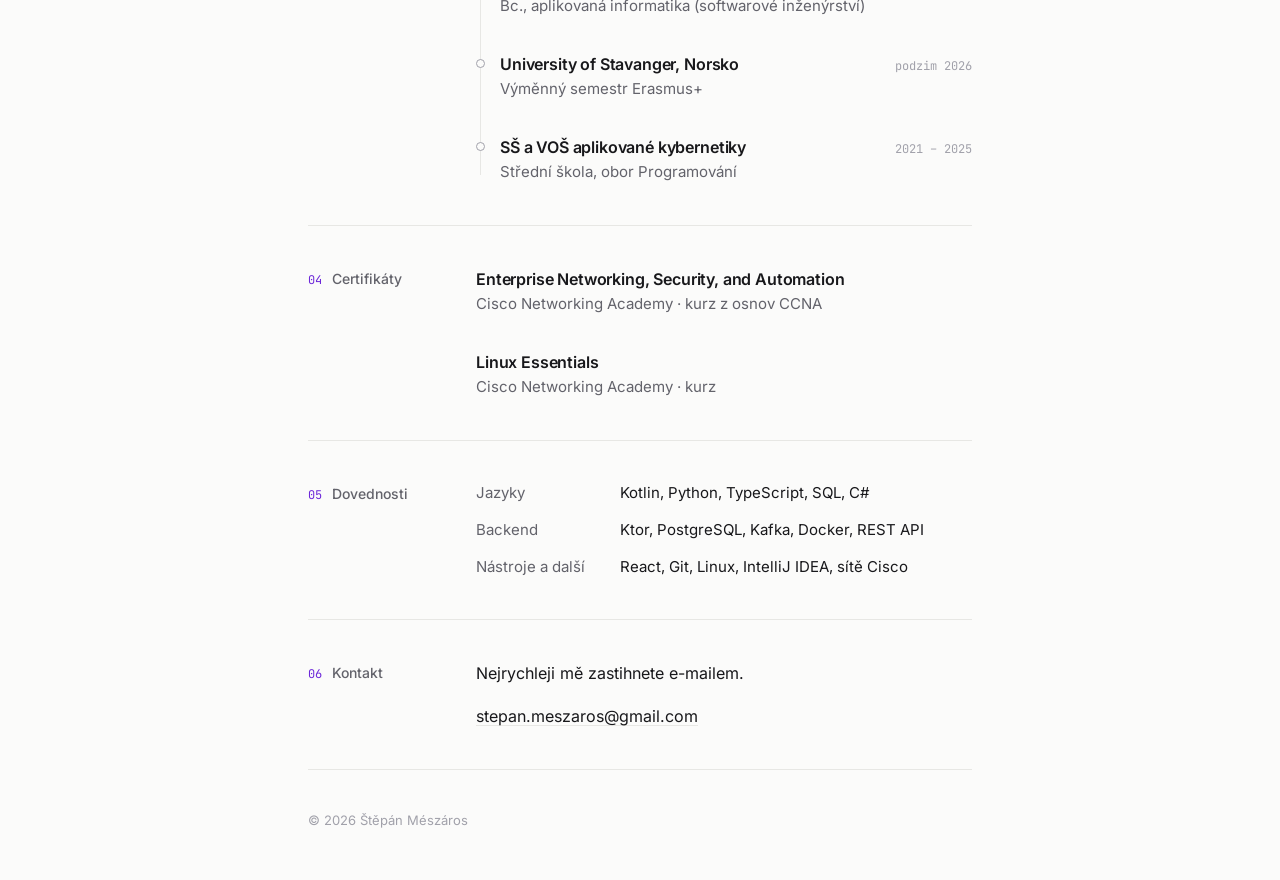
==== commit a444729b: "Add theme switch and a prominent link to the 3D version Theme follows the system by default; the hea" ====
--- a/cs/index.html
+++ b/cs/index.html
@@ -24,7 +24,10 @@
     <link rel="alternate" hreflang="cs" href="https://tang3n.github.io/portfolio/cs/">
     <link rel="alternate" hreflang="x-default" href="https://tang3n.github.io/portfolio/">
     <link rel="preload" href="../fonts/inter-latin-wght-normal.woff2" as="font" type="font/woff2" crossorigin>
+    <!-- Apply a saved theme before the stylesheet paints (no flash) -->
+    <script>try { var t = localStorage.getItem("theme"); if (t === "light" || t === "dark") document.documentElement.dataset.theme = t; } catch (e) {}</script>
     <link rel="stylesheet" href="../styles.css">
+    <script src="../theme.js" defer></script>
     <script type="application/ld+json">
 {
         "@context": "https://schema.org",
@@ -88,7 +91,9 @@
                 <a class="section-link" href="#about">O mně</a>
                 <a class="section-link" href="#experience">Praxe</a>
                 <a class="section-link" href="#contact">Kontakt</a>
+                <a class="world-link" href="../world/?lang=cs">3D</a>
                 <a class="lang" href="../" hreflang="en" lang="en">EN</a>
+                <button class="theme" id="theme" type="button" data-labels='{"system":"Motiv: podle systému","light":"Motiv: světlý","dark":"Motiv: tmavý"}' hidden></button>
             </nav>
         </header>
 
@@ -104,8 +109,8 @@
                     <a href="mailto:stepan.meszaros@gmail.com">stepan.meszaros@gmail.com</a>
                     <a href="https://www.linkedin.com/in/%C5%A1t%C4%9Bp%C3%A1n-m%C3%A9sz%C3%A1ros-2b60b124b/"
                         target="_blank" rel="noopener">LinkedIn <span class="ext" aria-hidden="true">↗</span></a>
-                    <a href="../world/?lang=cs">Prohlédnout ve 3D <span class="ext" aria-hidden="true">→</span></a>
-                </div>
+                </div>
+                <p class="cta-row"><a class="cta" href="../world/?lang=cs">Prohlédnout ve 3D <span aria-hidden="true">→</span></a></p>
             </section>
 
             <section class="section" id="about">
--- a/styles.css
+++ b/styles.css
@@ -56,8 +56,10 @@
     color-scheme: light;
 }
 
+/* Dark theme: follows the system unless the visitor picked a theme with the
+   switch in the header (data-theme on <html>, see theme.js). */
 @media (prefers-color-scheme: dark) {
-    :root {
+    :root:not([data-theme="light"]) {
         --bg: #111113;
         --bg-blur: rgb(17 17 19 / 0.8);
         --text: #ececee;
@@ -69,6 +71,19 @@
 
         color-scheme: dark;
     }
+}
+
+:root[data-theme="dark"] {
+    --bg: #111113;
+    --bg-blur: rgb(17 17 19 / 0.8);
+    --text: #ececee;
+    --muted: #a0a0a8;
+    --faint: #6b6b74;
+    --rule: #26262b;
+    --accent: #b49cfc;
+    --accent-soft: rgb(180 156 252 / 0.1);
+
+    color-scheme: dark;
 }
 
 /* Base ------------------------------------------------------------------ */
@@ -194,6 +209,60 @@
     border-color: var(--accent);
 }
 
+.theme {
+    font: inherit;
+    font-size: 0.8125rem;
+    line-height: 1.4;
+    font-variant-emoji: text;
+    color: inherit;
+    background: none;
+    padding: 0 0.4rem;
+    border: 1px solid var(--rule);
+    border-radius: 4px;
+    cursor: pointer;
+}
+
+.theme:hover {
+    border-color: var(--accent);
+    color: var(--accent);
+}
+
+/* Link to the 3D version: filled pill so it stands out from text links */
+.world-link,
+.cta {
+    background: var(--accent);
+    color: var(--bg);
+    border-radius: 999px;
+    font-weight: 600;
+    transition: filter 0.2s, transform 0.2s var(--ease);
+}
+
+.world-link:hover,
+.cta:hover {
+    color: var(--bg);
+    filter: brightness(1.12);
+}
+
+.world-link {
+    font-size: 0.75rem;
+    padding: 0.1rem 0.6rem;
+}
+
+.cta-row {
+    margin-top: 1.5rem;
+}
+
+.cta {
+    display: inline-flex;
+    gap: 0.5rem;
+    padding: 0.6rem 1.15rem;
+    font-size: 0.9375rem;
+}
+
+.cta:hover {
+    transform: translateY(-1px);
+}
+
 @media (max-width: 40rem) {
     .site-nav .section-link {
         display: none;
@@ -466,7 +535,7 @@
         margin: 14mm 16mm;
     }
 
-    :root {
+    :root:root {
         --bg: #fff;
         --text: #000;
         --muted: #444;
@@ -491,6 +560,7 @@
 
     .site-header,
     .site-footer,
+    .cta-row,
     #contact {
         display: none;
     }
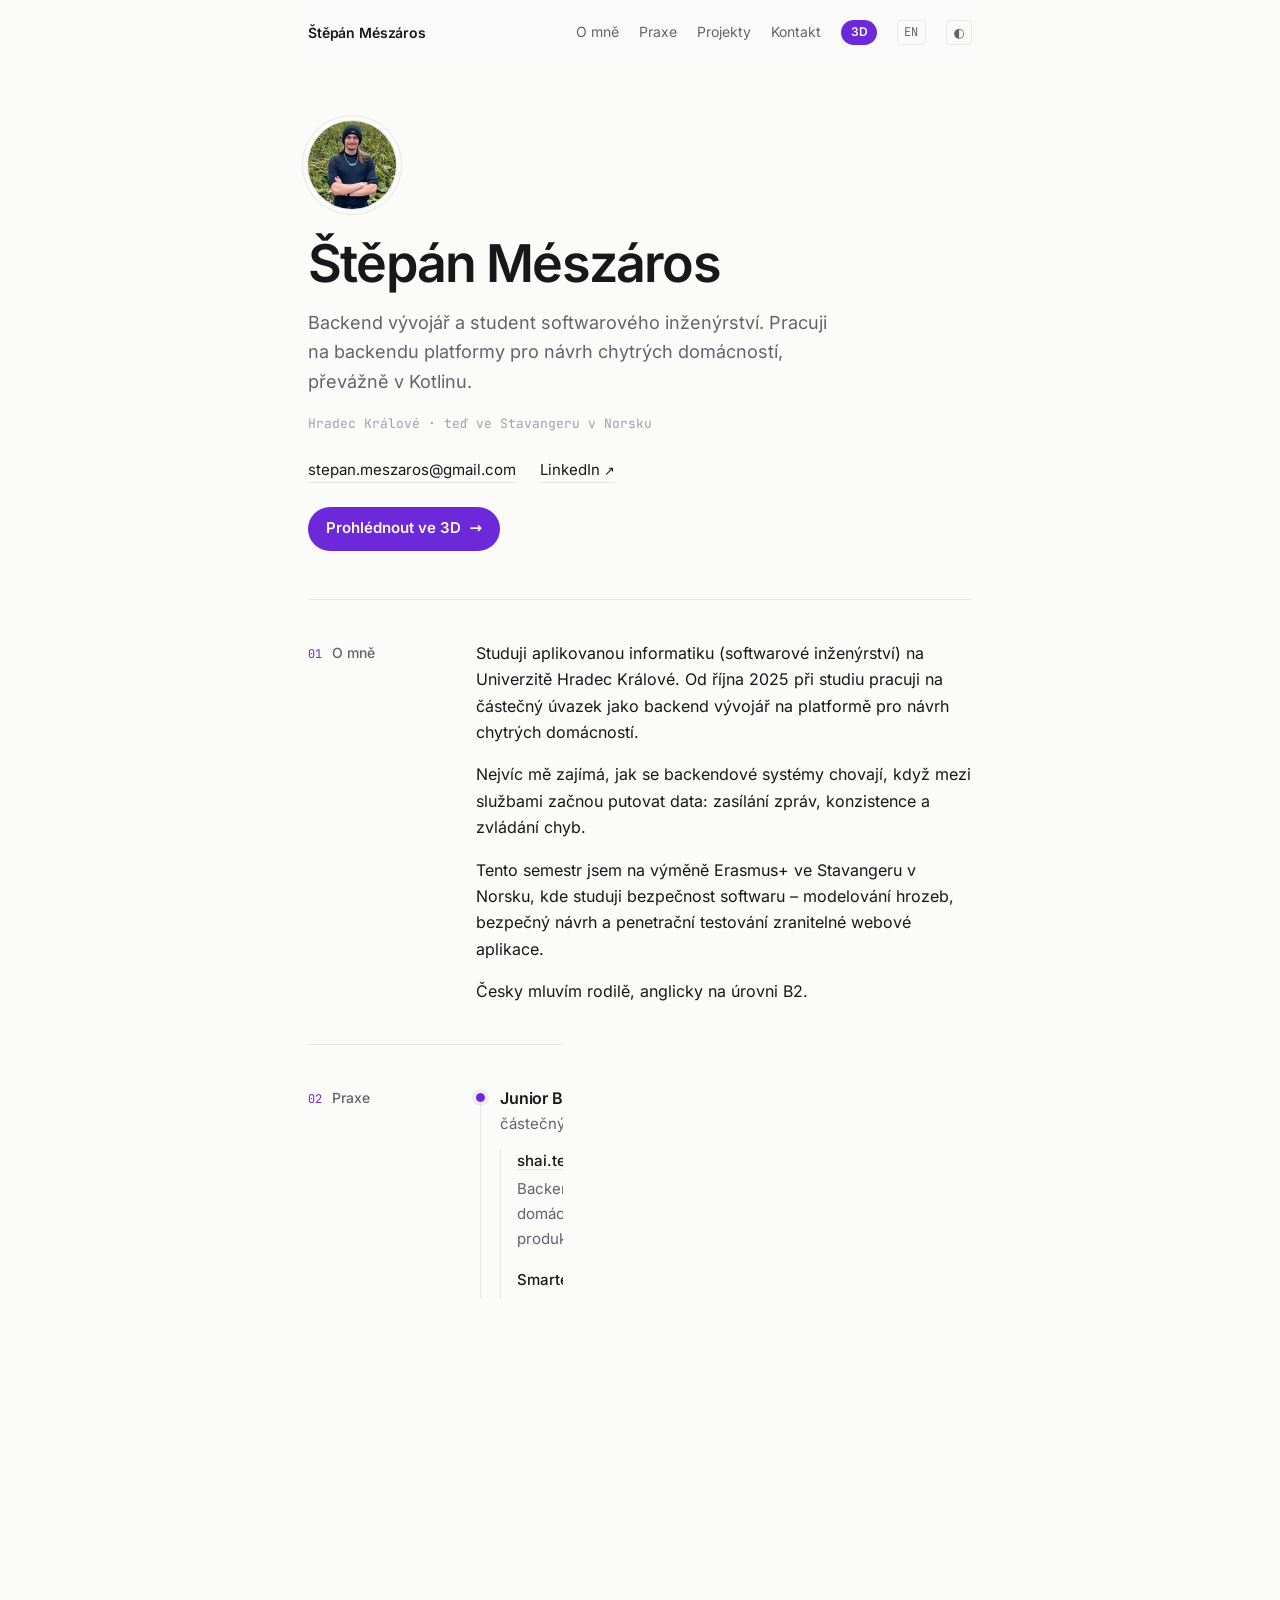
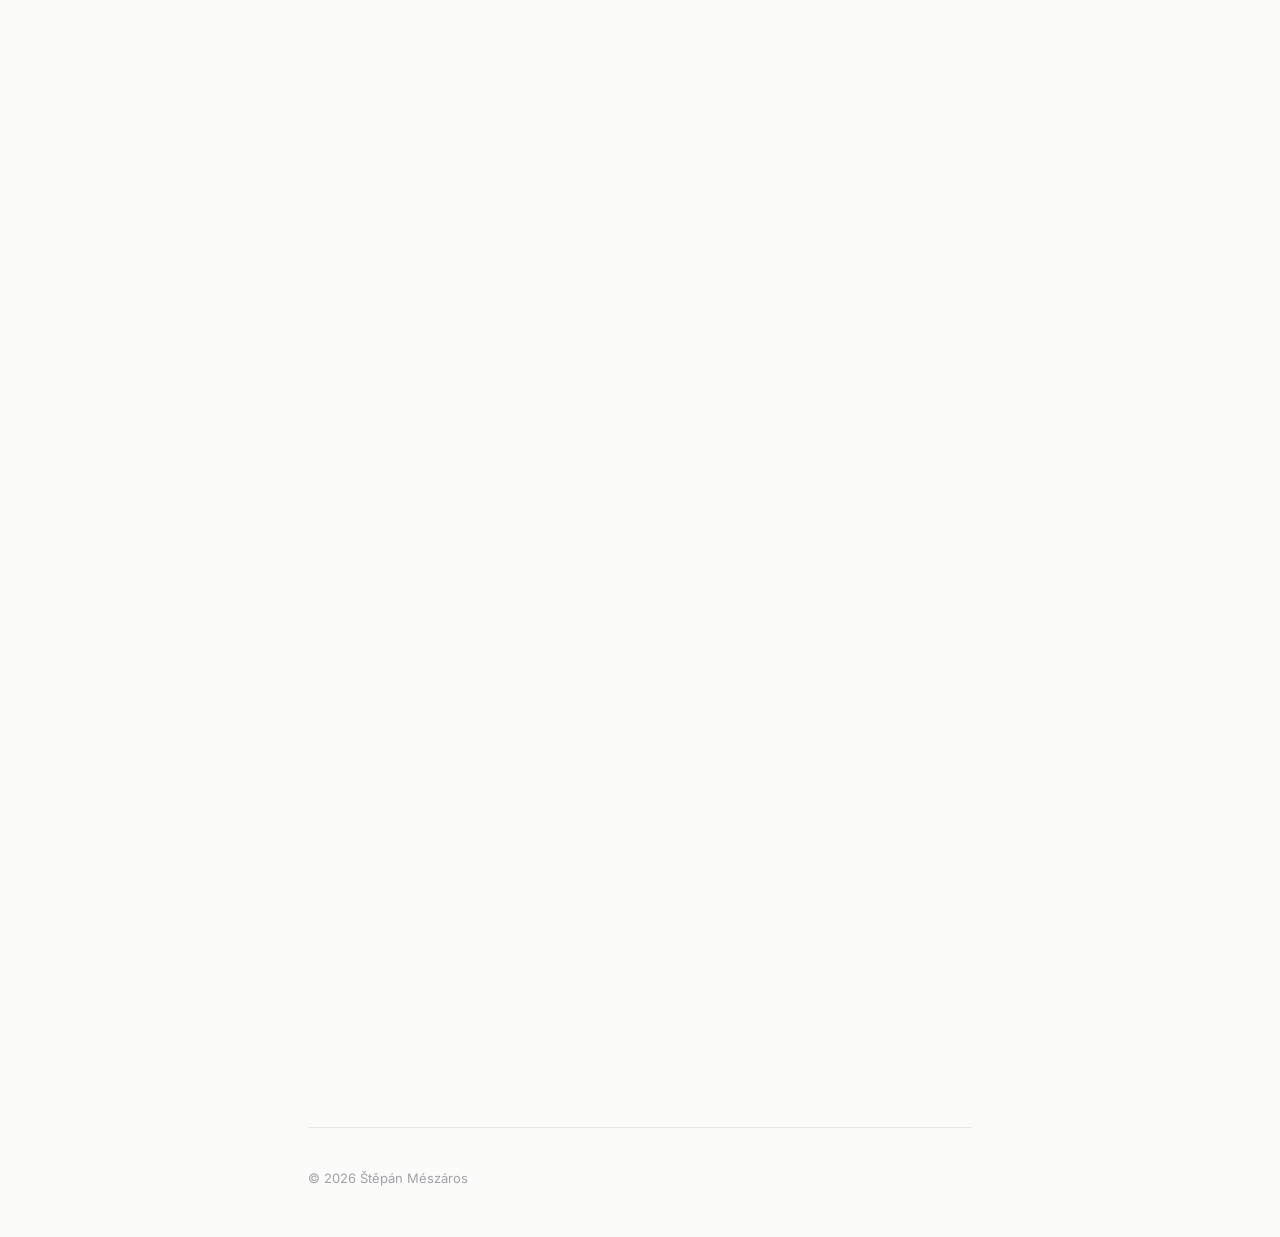
==== commit bd35b343: "Add Projects section with Aurora Tonight Classic page: new Projects section between Experience and E" ====
--- a/cs/index.html
+++ b/cs/index.html
@@ -90,6 +90,7 @@
             <nav class="site-nav" aria-label="Hlavní navigace">
                 <a class="section-link" href="#about">O mně</a>
                 <a class="section-link" href="#experience">Praxe</a>
+                <a class="section-link" href="#projects">Projekty</a>
                 <a class="section-link" href="#contact">Kontakt</a>
                 <a class="world-link" href="../world/?lang=cs">3D</a>
                 <a class="lang" href="../" hreflang="en" lang="en">EN</a>
@@ -169,6 +170,30 @@
                 </div>
             </section>
 
+            <section class="section" id="projects">
+                <h2>Projekty</h2>
+                <div class="entries">
+                    <article class="entry project">
+                        <header>
+                            <h3><a href="https://tang3n.github.io/aurora-tonight/" target="_blank" rel="noopener">Aurora Tonight</a></h3>
+                            <span class="when">11/2026</span>
+                        </header>
+                        <p class="where">Má smysl jít dnes v noci ven na polární záři? Jedna odpověď pro zvolené místo, důvody o úroveň níž.</p>
+                        <p class="what">Běží celá v prohlížeči bez backendu. Spojuje data o kosmickém počasí z NOAA, předpověď oblačnosti z MET Norway a polohu Slunce a Měsíce do hodinové šance, že záři uvidíš okem nebo fotoaparátem. Model je ověřený na zimě snímků z celooblohové kamery v Kilpisjärvi ve Finsku.</p>
+                        <ul class="tags" aria-label="Tech">
+                            <li>TypeScript</li>
+                            <li>WebGL</li>
+                            <li>Vite</li>
+                            <li>Vitest</li>
+                        </ul>
+                        <p class="project-links">
+                            <a href="https://tang3n.github.io/aurora-tonight/" target="_blank" rel="noopener">Živě <span class="ext" aria-hidden="true">↗</span></a>
+                            <a href="https://github.com/Tang3n/aurora-tonight" target="_blank" rel="noopener">Zdrojový kód <span class="ext" aria-hidden="true">↗</span></a>
+                        </p>
+                    </article>
+                </div>
+            </section>
+
             <section class="section" id="education">
                 <h2>Vzdělání</h2>
                 <div class="entries timeline">
--- a/styles.css
+++ b/styles.css
@@ -633,3 +633,27 @@
         box-shadow: none;
     }
 }
+
+/* Projects -------------------------------------------------------------- */
+.tags {
+    display: flex;
+    flex-wrap: wrap;
+    gap: 0.375rem;
+    margin-top: 0.75rem;
+}
+
+.tags li {
+    font-family: var(--font-mono);
+    font-size: 0.6875rem;
+    color: var(--muted);
+    padding: 0.05rem 0.45rem;
+    border: 1px solid var(--rule);
+    border-radius: 4px;
+}
+
+.project-links {
+    display: flex;
+    gap: 1.25rem;
+    margin-top: 0.75rem;
+    font-size: 0.875rem;
+}
